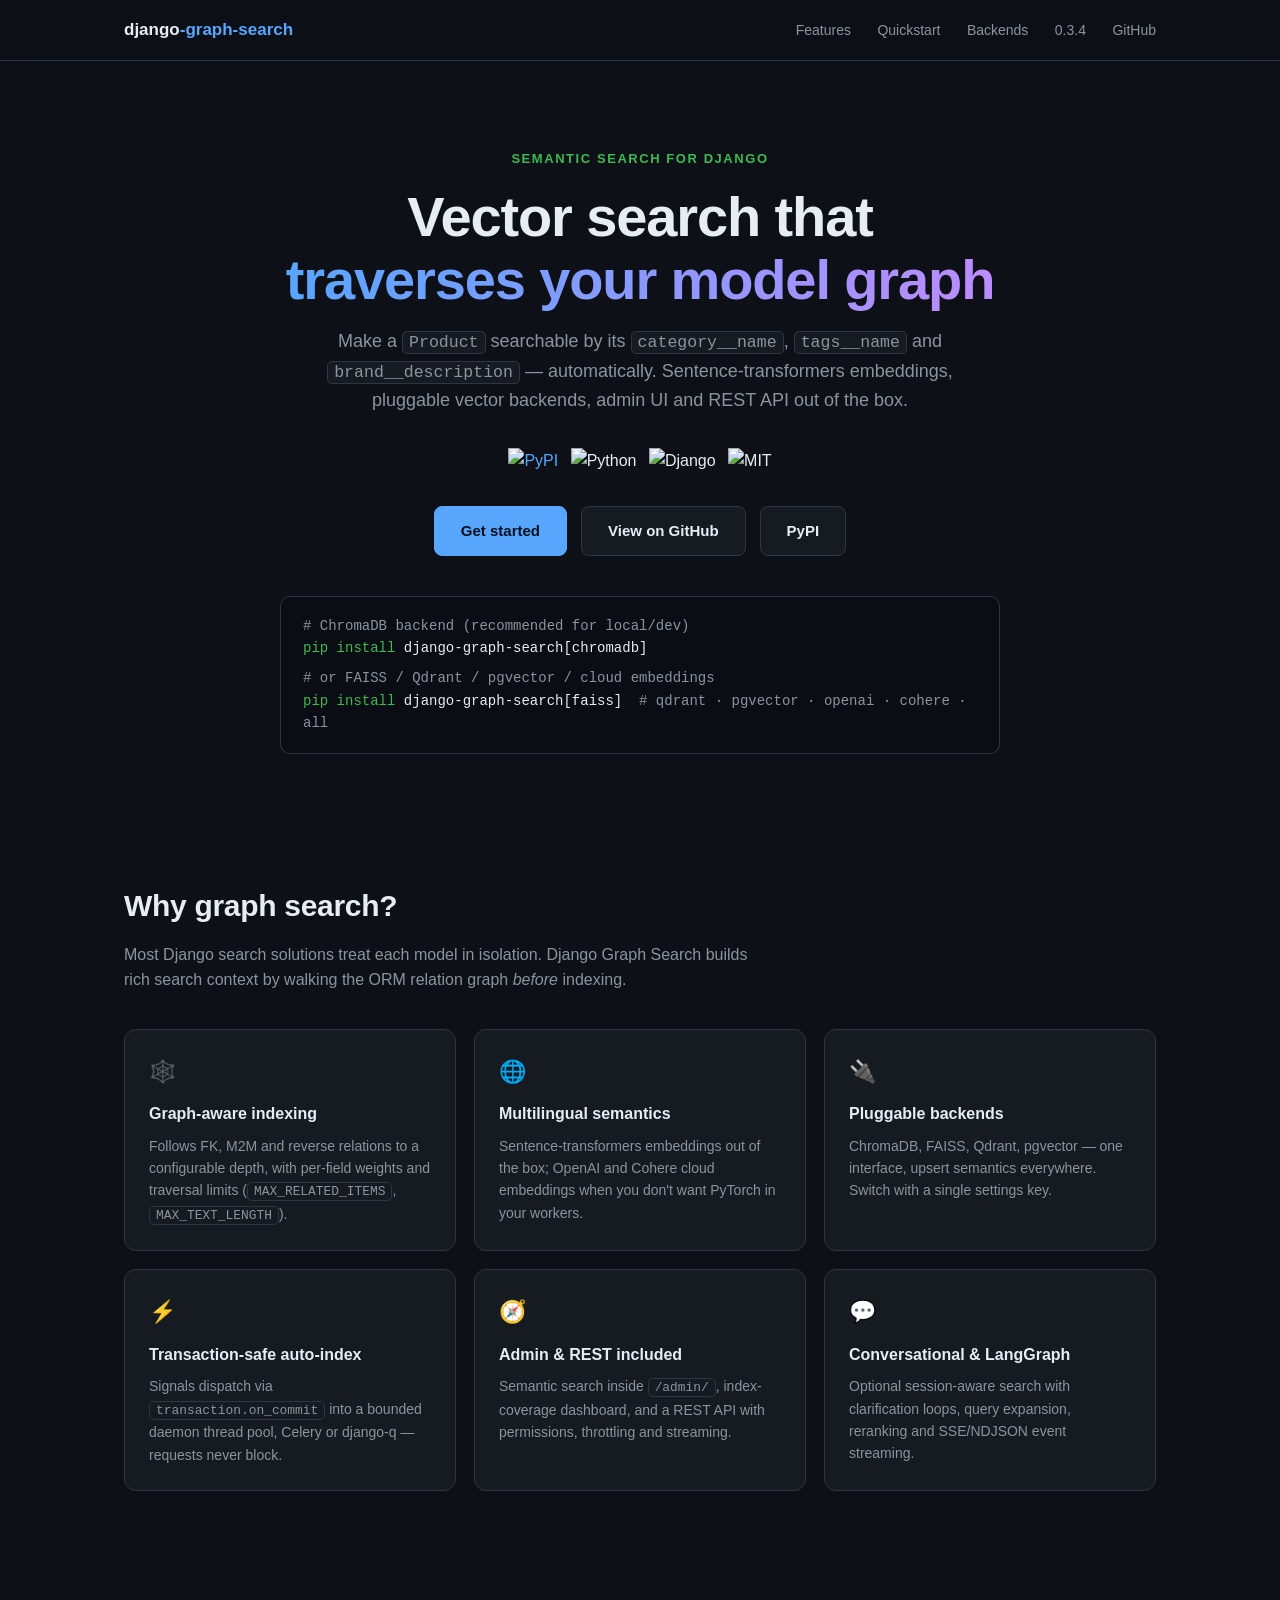
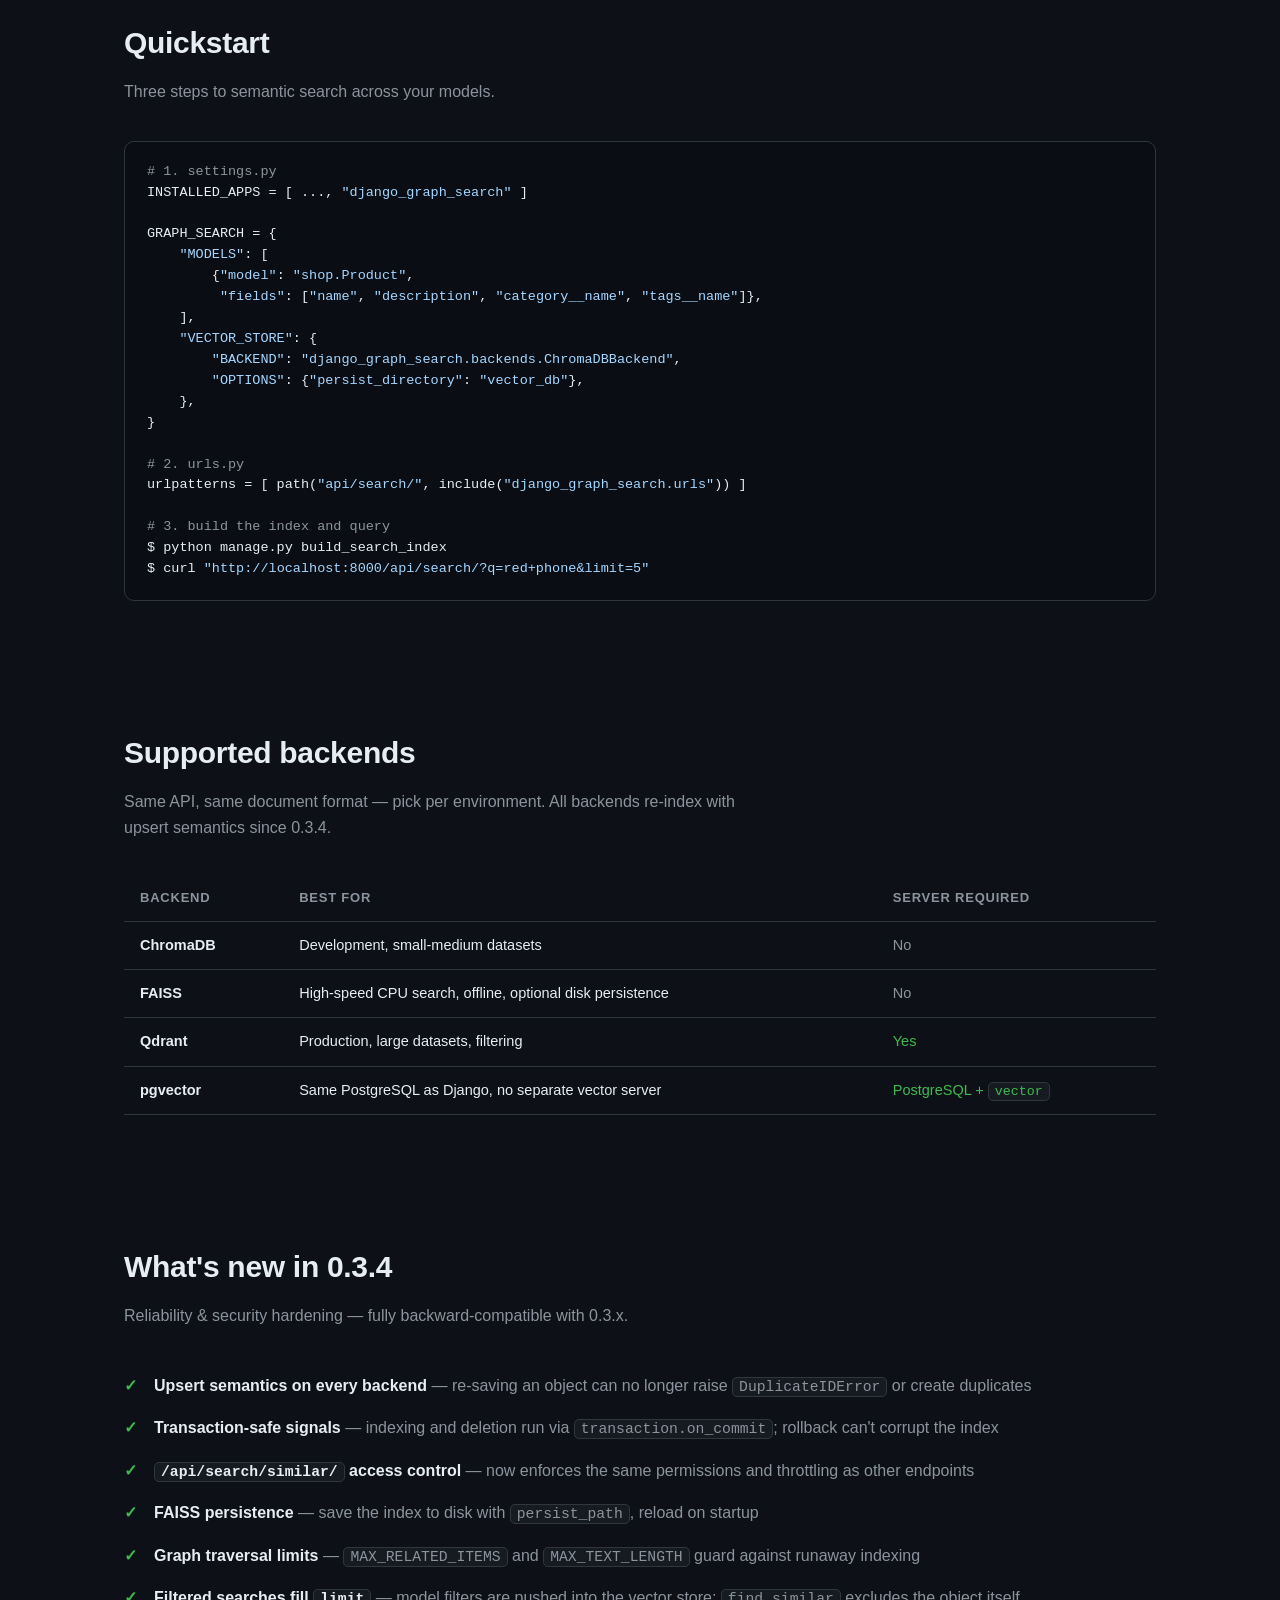
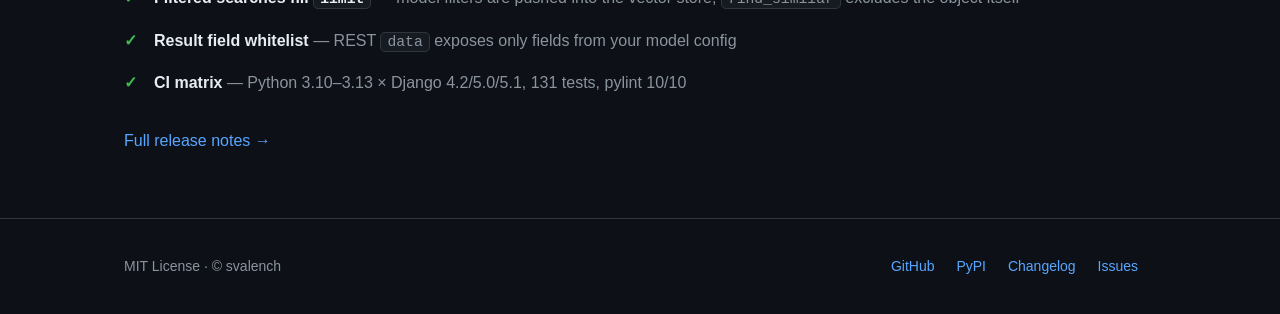
==== docs/index.html @ dda72363 "release 0.3.4: reliability & security hardening + project site - Upsert semantics on all vector back" ====
<!DOCTYPE html>
<html lang="en">
<head>
<meta charset="UTF-8">
<meta name="viewport" content="width=device-width, initial-scale=1.0">
<title>Django Graph Search — Semantic vector search across your model graph</title>
<meta name="description" content="Production-ready semantic vector search for Django. Searches across FK, M2M and reverse relations by traversing your model graph. ChromaDB, FAISS, Qdrant, pgvector.">
<link rel="icon" href="data:image/svg+xml,<svg xmlns='http://www.w3.org/2000/svg' viewBox='0 0 100 100'><text y='.9em' font-size='90'>🔍</text></svg>">
<style>
  :root {
    --bg: #0d1117; --panel: #161b22; --border: #30363d;
    --text: #e6edf3; --muted: #8b949e; --accent: #58a6ff; --green: #3fb950;
    --violet: #bc8cff; --code-bg: #0a0e14;
  }
  * { margin: 0; padding: 0; box-sizing: border-box; }
  body { background: var(--bg); color: var(--text); font-family: -apple-system, BlinkMacSystemFont, "Segoe UI", Roboto, Helvetica, Arial, sans-serif; line-height: 1.6; }
  a { color: var(--accent); text-decoration: none; }
  a:hover { text-decoration: underline; }
  .wrap { max-width: 1080px; margin: 0 auto; padding: 0 24px; }

  header.nav { border-bottom: 1px solid var(--border); position: sticky; top: 0; background: rgba(13,17,23,.92); backdrop-filter: blur(8px); z-index: 10; }
  .nav-inner { display: flex; align-items: center; justify-content: space-between; height: 60px; }
  .logo { font-weight: 700; font-size: 17px; color: var(--text); }
  .logo span { color: var(--accent); }
  .nav-links a { color: var(--muted); margin-left: 22px; font-size: 14px; }
  .nav-links a:hover { color: var(--text); text-decoration: none; }

  .hero { text-align: center; padding: 88px 0 64px; }
  .hero .kicker { color: var(--green); font-size: 13px; font-weight: 600; letter-spacing: .12em; text-transform: uppercase; }
  .hero h1 { font-size: clamp(34px, 5.5vw, 56px); line-height: 1.12; margin: 16px 0; font-weight: 800; letter-spacing: -.02em; }
  .hero h1 em { font-style: normal; background: linear-gradient(90deg, var(--accent), var(--violet)); -webkit-background-clip: text; background-clip: text; color: transparent; }
  .hero p.sub { color: var(--muted); font-size: 18px; max-width: 680px; margin: 0 auto 32px; }
  .badges { margin-bottom: 32px; }
  .badges img { margin: 0 4px; vertical-align: middle; }
  .cta-row { display: flex; gap: 14px; justify-content: center; flex-wrap: wrap; }
  .btn { display: inline-block; padding: 12px 26px; border-radius: 8px; font-weight: 600; font-size: 15px; border: 1px solid var(--border); }
  .btn:hover { text-decoration: none; }
  .btn-primary { background: var(--accent); color: #06101f; border-color: var(--accent); }
  .btn-primary:hover { filter: brightness(1.1); }
  .btn-ghost { color: var(--text); background: var(--panel); }
  .btn-ghost:hover { border-color: var(--muted); }

  .install { max-width: 720px; margin: 40px auto 0; text-align: left; background: var(--code-bg); border: 1px solid var(--border); border-radius: 10px; padding: 18px 22px; font-family: ui-monospace, SFMono-Regular, Menlo, Consolas, monospace; font-size: 14px; position: relative; }
  .install .comment { color: var(--muted); }
  .install .cmd { color: var(--green); }

  section { padding: 64px 0; }
  h2 { font-size: 30px; font-weight: 750; letter-spacing: -.01em; margin-bottom: 12px; }
  .section-sub { color: var(--muted); max-width: 640px; margin-bottom: 36px; }

  .grid { display: grid; grid-template-columns: repeat(auto-fit, minmax(300px, 1fr)); gap: 18px; }
  .card { background: var(--panel); border: 1px solid var(--border); border-radius: 12px; padding: 24px; }
  .card h3 { font-size: 16px; margin-bottom: 8px; }
  .card p { color: var(--muted); font-size: 14px; }
  .card .icon { font-size: 22px; display: block; margin-bottom: 12px; }

  pre { background: var(--code-bg); border: 1px solid var(--border); border-radius: 10px; padding: 20px 22px; overflow-x: auto; font-family: ui-monospace, SFMono-Regular, Menlo, Consolas, monospace; font-size: 13.5px; line-height: 1.55; }
  code { font-family: ui-monospace, SFMono-Regular, Menlo, Consolas, monospace; }
  p code, li code, td code { background: var(--panel); border: 1px solid var(--border); border-radius: 5px; padding: 1px 6px; font-size: .92em; }
  .tok-k { color: #ff7b72; } .tok-s { color: #a5d6ff; } .tok-c { color: #8b949e; } .tok-f { color: #d2a8ff; }

  table { width: 100%; border-collapse: collapse; font-size: 14.5px; }
  th, td { text-align: left; padding: 12px 16px; border-bottom: 1px solid var(--border); }
  th { color: var(--muted); font-weight: 600; font-size: 13px; text-transform: uppercase; letter-spacing: .06em; }
  td:first-child { font-weight: 600; }
  .yes { color: var(--green); } .no { color: var(--muted); }

  ul.checks { list-style: none; }
  ul.checks li { padding: 8px 0 8px 30px; position: relative; color: var(--muted); }
  ul.checks li::before { content: "✓"; position: absolute; left: 0; color: var(--green); font-weight: 700; }
  ul.checks li strong { color: var(--text); }

  footer { border-top: 1px solid var(--border); padding: 36px 0 48px; color: var(--muted); font-size: 14px; }
  footer .wrap { display: flex; justify-content: space-between; flex-wrap: wrap; gap: 16px; }
  footer a { margin-right: 18px; }
</style>
</head>
<body>

<header class="nav">
  <div class="wrap nav-inner">
    <a class="logo" href="#">django<span>-graph-search</span></a>
    <nav class="nav-links">
      <a href="#features">Features</a>
      <a href="#quickstart">Quickstart</a>
      <a href="#backends">Backends</a>
      <a href="#release">0.3.4</a>
      <a href="https://github.com/svalench/django_graph_search">GitHub</a>
    </nav>
  </div>
</header>

<section class="hero">
  <div class="wrap">
    <div class="kicker">Semantic search for Django</div>
    <h1>Vector search that<br><em>traverses your model graph</em></h1>
    <p class="sub">Make a <code>Product</code> searchable by its <code>category__name</code>, <code>tags__name</code> and <code>brand__description</code> — automatically. Sentence-transformers embeddings, pluggable vector backends, admin UI and REST API out of the box.</p>
    <div class="badges">
      <a href="https://badge.fury.io/py/django-graph-search"><img src="https://badge.fury.io/py/django-graph-search.svg" alt="PyPI"></a>
      <img src="https://img.shields.io/pypi/pyversions/django-graph-search.svg" alt="Python">
      <img src="https://img.shields.io/badge/Django-4.2%2B-092E20?logo=django" alt="Django">
      <img src="https://img.shields.io/badge/License-MIT-green.svg" alt="MIT">
    </div>
    <div class="cta-row">
      <a class="btn btn-primary" href="#quickstart">Get started</a>
      <a class="btn btn-ghost" href="https://github.com/svalench/django_graph_search">View on GitHub</a>
      <a class="btn btn-ghost" href="https://pypi.org/project/django-graph-search/">PyPI</a>
    </div>
    <div class="install">
      <div><span class="comment"># ChromaDB backend (recommended for local/dev)</span></div>
      <div><span class="cmd">pip install</span> django-graph-search[chromadb]</div>
      <div style="margin-top:8px"><span class="comment"># or FAISS / Qdrant / pgvector / cloud embeddings</span></div>
      <div><span class="cmd">pip install</span> django-graph-search[faiss] &nbsp;<span class="comment"># qdrant · pgvector · openai · cohere · all</span></div>
    </div>
  </div>
</section>

<section id="features">
  <div class="wrap">
    <h2>Why graph search?</h2>
    <p class="section-sub">Most Django search solutions treat each model in isolation. Django Graph Search builds rich search context by walking the ORM relation graph <em>before</em> indexing.</p>
    <div class="grid">
      <div class="card"><span class="icon">🕸️</span><h3>Graph-aware indexing</h3><p>Follows FK, M2M and reverse relations to a configurable depth, with per-field weights and traversal limits (<code>MAX_RELATED_ITEMS</code>, <code>MAX_TEXT_LENGTH</code>).</p></div>
      <div class="card"><span class="icon">🌐</span><h3>Multilingual semantics</h3><p>Sentence-transformers embeddings out of the box; OpenAI and Cohere cloud embeddings when you don't want PyTorch in your workers.</p></div>
      <div class="card"><span class="icon">🔌</span><h3>Pluggable backends</h3><p>ChromaDB, FAISS, Qdrant, pgvector — one interface, upsert semantics everywhere. Switch with a single settings key.</p></div>
      <div class="card"><span class="icon">⚡</span><h3>Transaction-safe auto-index</h3><p>Signals dispatch via <code>transaction.on_commit</code> into a bounded daemon thread pool, Celery or django-q — requests never block.</p></div>
      <div class="card"><span class="icon">🧭</span><h3>Admin &amp; REST included</h3><p>Semantic search inside <code>/admin/</code>, index-coverage dashboard, and a REST API with permissions, throttling and streaming.</p></div>
      <div class="card"><span class="icon">💬</span><h3>Conversational &amp; LangGraph</h3><p>Optional session-aware search with clarification loops, query expansion, reranking and SSE/NDJSON event streaming.</p></div>
    </div>
  </div>
</section>

<section id="quickstart">
  <div class="wrap">
    <h2>Quickstart</h2>
    <p class="section-sub">Three steps to semantic search across your models.</p>
    <pre><span class="tok-c"># 1. settings.py</span>
INSTALLED_APPS = [ ..., <span class="tok-s">"django_graph_search"</span> ]

GRAPH_SEARCH = {
    <span class="tok-s">"MODELS"</span>: [
        {<span class="tok-s">"model"</span>: <span class="tok-s">"shop.Product"</span>,
         <span class="tok-s">"fields"</span>: [<span class="tok-s">"name"</span>, <span class="tok-s">"description"</span>, <span class="tok-s">"category__name"</span>, <span class="tok-s">"tags__name"</span>]},
    ],
    <span class="tok-s">"VECTOR_STORE"</span>: {
        <span class="tok-s">"BACKEND"</span>: <span class="tok-s">"django_graph_search.backends.ChromaDBBackend"</span>,
        <span class="tok-s">"OPTIONS"</span>: {<span class="tok-s">"persist_directory"</span>: <span class="tok-s">"vector_db"</span>},
    },
}

<span class="tok-c"># 2. urls.py</span>
urlpatterns = [ path(<span class="tok-s">"api/search/"</span>, include(<span class="tok-s">"django_graph_search.urls"</span>)) ]

<span class="tok-c"># 3. build the index and query</span>
$ python manage.py build_search_index
$ curl <span class="tok-s">"http://localhost:8000/api/search/?q=red+phone&amp;limit=5"</span></pre>
  </div>
</section>

<section id="backends">
  <div class="wrap">
    <h2>Supported backends</h2>
    <p class="section-sub">Same API, same document format — pick per environment. All backends re-index with upsert semantics since 0.3.4.</p>
    <table>
      <thead><tr><th>Backend</th><th>Best for</th><th>Server required</th></tr></thead>
      <tbody>
        <tr><td>ChromaDB</td><td>Development, small-medium datasets</td><td class="no">No</td></tr>
        <tr><td>FAISS</td><td>High-speed CPU search, offline, optional disk persistence</td><td class="no">No</td></tr>
        <tr><td>Qdrant</td><td>Production, large datasets, filtering</td><td class="yes">Yes</td></tr>
        <tr><td>pgvector</td><td>Same PostgreSQL as Django, no separate vector server</td><td class="yes">PostgreSQL + <code>vector</code></td></tr>
      </tbody>
    </table>
  </div>
</section>

<section id="release">
  <div class="wrap">
    <h2>What's new in 0.3.4</h2>
    <p class="section-sub">Reliability &amp; security hardening — fully backward-compatible with 0.3.x.</p>
    <ul class="checks">
      <li><strong>Upsert semantics on every backend</strong> — re-saving an object can no longer raise <code>DuplicateIDError</code> or create duplicates</li>
      <li><strong>Transaction-safe signals</strong> — indexing and deletion run via <code>transaction.on_commit</code>; rollback can't corrupt the index</li>
      <li><strong><code>/api/search/similar/</code> access control</strong> — now enforces the same permissions and throttling as other endpoints</li>
      <li><strong>FAISS persistence</strong> — save the index to disk with <code>persist_path</code>, reload on startup</li>
      <li><strong>Graph traversal limits</strong> — <code>MAX_RELATED_ITEMS</code> and <code>MAX_TEXT_LENGTH</code> guard against runaway indexing</li>
      <li><strong>Filtered searches fill <code>limit</code></strong> — model filters are pushed into the vector store; <code>find_similar</code> excludes the object itself</li>
      <li><strong>Result field whitelist</strong> — REST <code>data</code> exposes only fields from your model config</li>
      <li><strong>CI matrix</strong> — Python 3.10–3.13 × Django 4.2/5.0/5.1, 131 tests, pylint 10/10</li>
    </ul>
    <p style="margin-top:24px"><a href="https://github.com/svalench/django_graph_search/blob/main/RELEASE_NOTES_0.3.4.md">Full release notes →</a></p>
  </div>
</section>

<footer>
  <div class="wrap">
    <div>MIT License · © svalench</div>
    <div>
      <a href="https://github.com/svalench/django_graph_search">GitHub</a>
      <a href="https://pypi.org/project/django-graph-search/">PyPI</a>
      <a href="https://github.com/svalench/django_graph_search/blob/main/CHANGELOG.md">Changelog</a>
      <a href="https://github.com/svalench/django_graph_search/issues">Issues</a>
    </div>
  </div>
</footer>

</body>
</html>
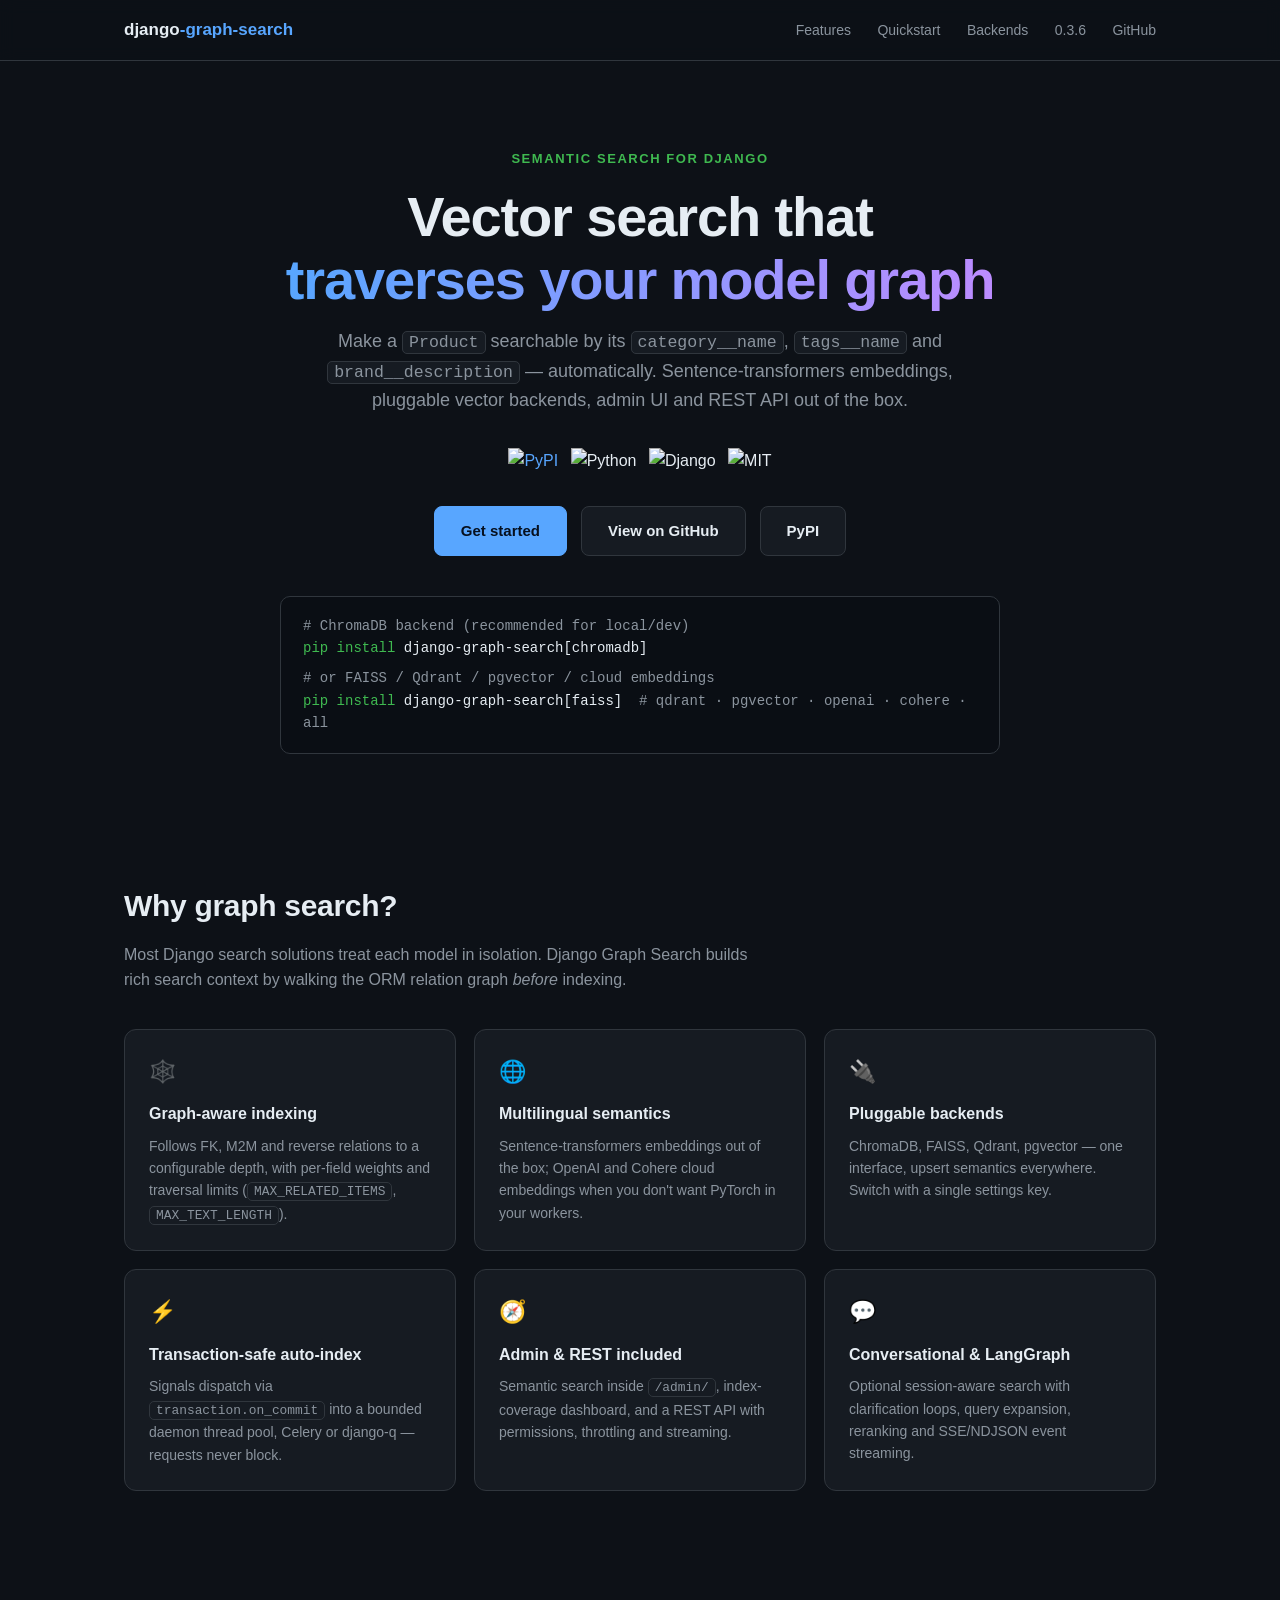
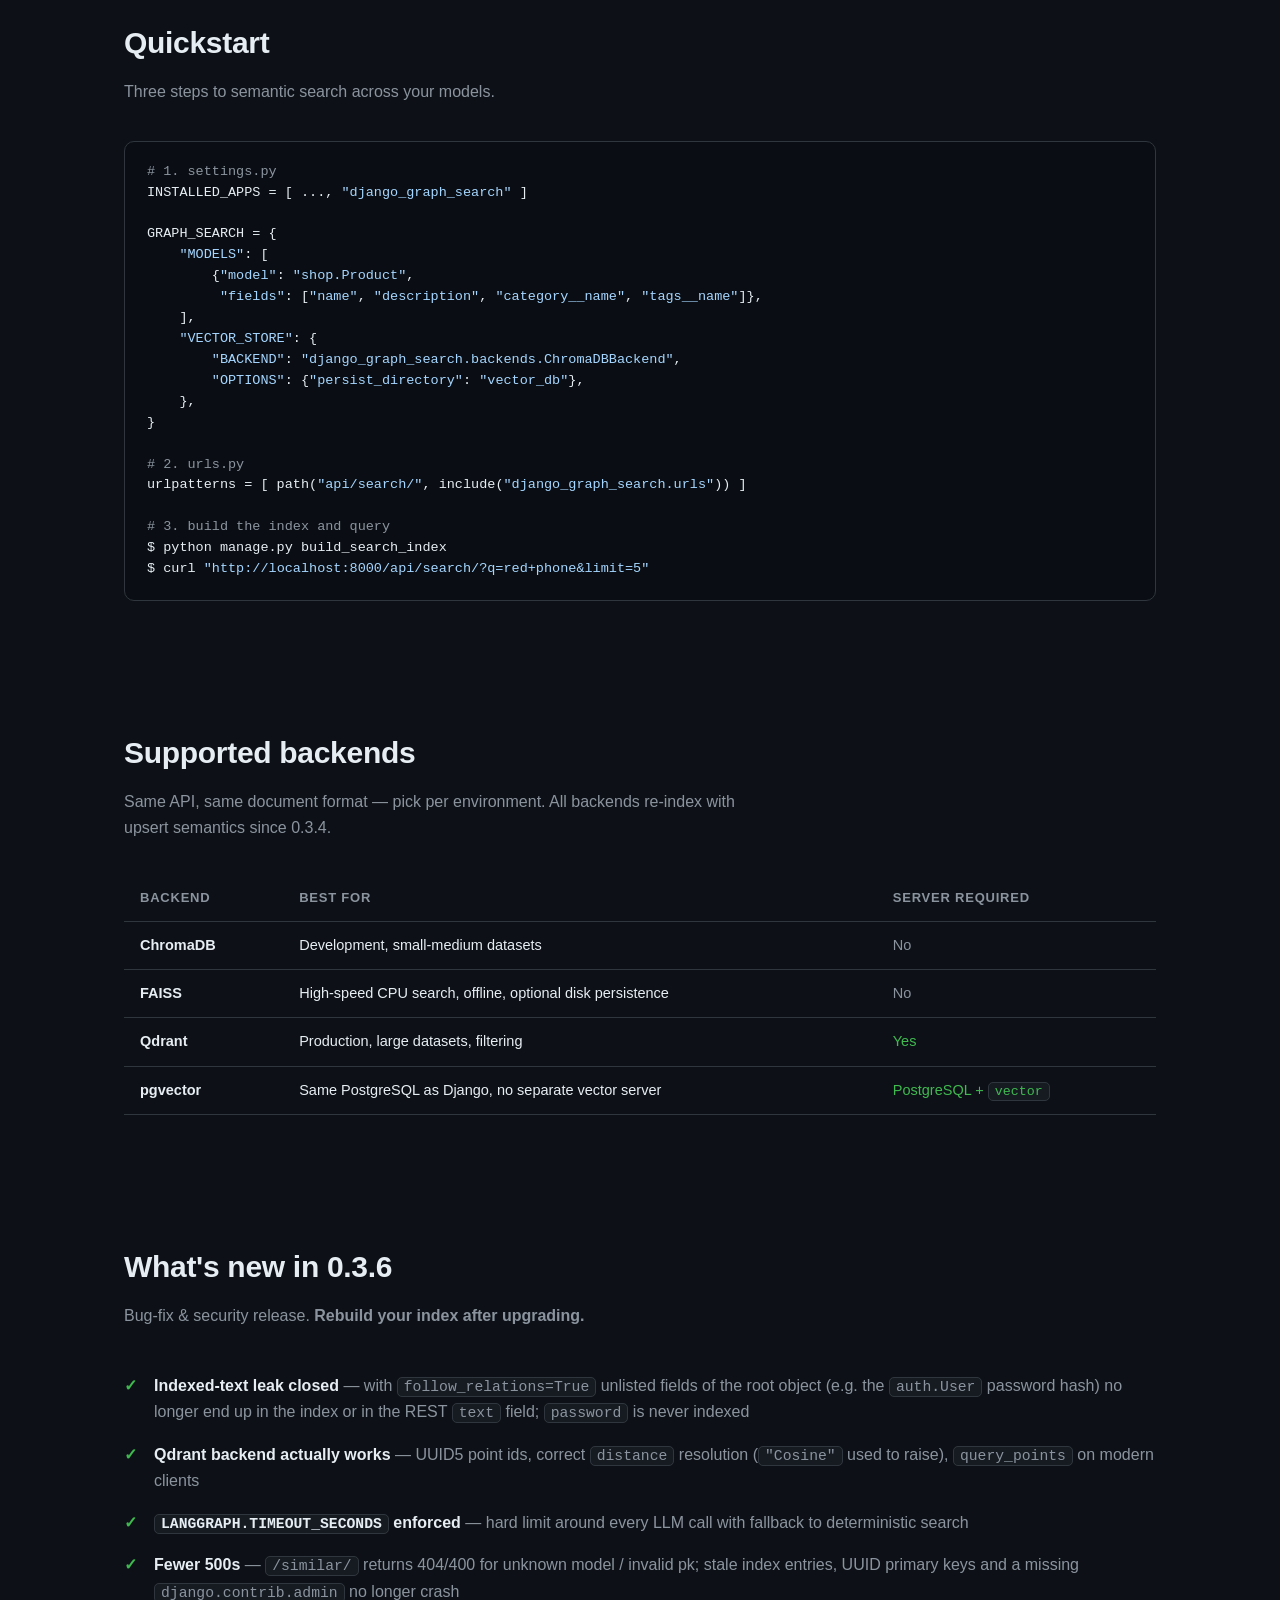
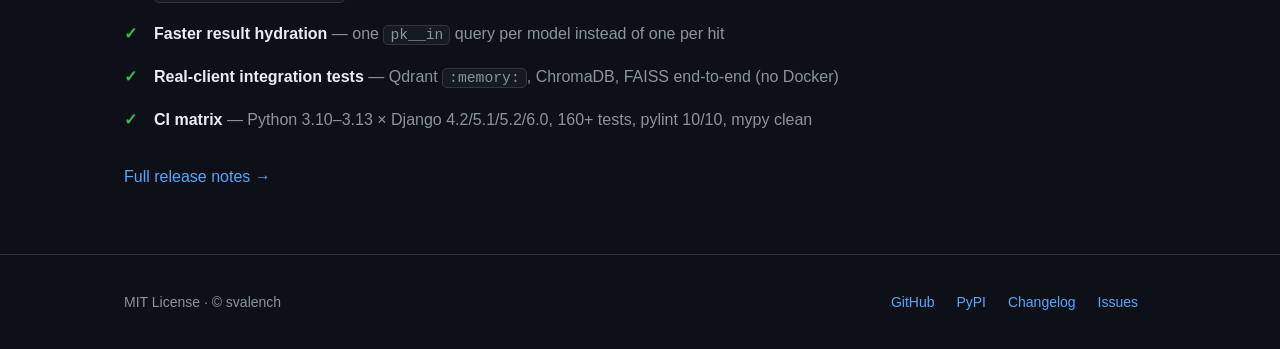
==== commit ef5c3196: "release 0.3.6: indexed-text leak fix, Qdrant backend fixes, LLM timeout, integration tests Security " ====
--- a/docs/index.html
+++ b/docs/index.html
@@ -84,7 +84,7 @@
       <a href="#features">Features</a>
       <a href="#quickstart">Quickstart</a>
       <a href="#backends">Backends</a>
-      <a href="#release">0.3.4</a>
+      <a href="#release">0.3.6</a>
       <a href="https://github.com/svalench/django_graph_search">GitHub</a>
     </nav>
   </div>
@@ -175,19 +175,18 @@
 
 <section id="release">
   <div class="wrap">
-    <h2>What's new in 0.3.4</h2>
-    <p class="section-sub">Reliability &amp; security hardening — fully backward-compatible with 0.3.x.</p>
+    <h2>What's new in 0.3.6</h2>
+    <p class="section-sub">Bug-fix &amp; security release. <strong>Rebuild your index after upgrading.</strong></p>
     <ul class="checks">
-      <li><strong>Upsert semantics on every backend</strong> — re-saving an object can no longer raise <code>DuplicateIDError</code> or create duplicates</li>
-      <li><strong>Transaction-safe signals</strong> — indexing and deletion run via <code>transaction.on_commit</code>; rollback can't corrupt the index</li>
-      <li><strong><code>/api/search/similar/</code> access control</strong> — now enforces the same permissions and throttling as other endpoints</li>
-      <li><strong>FAISS persistence</strong> — save the index to disk with <code>persist_path</code>, reload on startup</li>
-      <li><strong>Graph traversal limits</strong> — <code>MAX_RELATED_ITEMS</code> and <code>MAX_TEXT_LENGTH</code> guard against runaway indexing</li>
-      <li><strong>Filtered searches fill <code>limit</code></strong> — model filters are pushed into the vector store; <code>find_similar</code> excludes the object itself</li>
-      <li><strong>Result field whitelist</strong> — REST <code>data</code> exposes only fields from your model config</li>
-      <li><strong>CI matrix</strong> — Python 3.10–3.13 × Django 4.2/5.0/5.1, 131 tests, pylint 10/10</li>
+      <li><strong>Indexed-text leak closed</strong> — with <code>follow_relations=True</code> unlisted fields of the root object (e.g. the <code>auth.User</code> password hash) no longer end up in the index or in the REST <code>text</code> field; <code>password</code> is never indexed</li>
+      <li><strong>Qdrant backend actually works</strong> — UUID5 point ids, correct <code>distance</code> resolution (<code>"Cosine"</code> used to raise), <code>query_points</code> on modern clients</li>
+      <li><strong><code>LANGGRAPH.TIMEOUT_SECONDS</code> enforced</strong> — hard limit around every LLM call with fallback to deterministic search</li>
+      <li><strong>Fewer 500s</strong> — <code>/similar/</code> returns 404/400 for unknown model / invalid pk; stale index entries, UUID primary keys and a missing <code>django.contrib.admin</code> no longer crash</li>
+      <li><strong>Faster result hydration</strong> — one <code>pk__in</code> query per model instead of one per hit</li>
+      <li><strong>Real-client integration tests</strong> — Qdrant <code>:memory:</code>, ChromaDB, FAISS end-to-end (no Docker)</li>
+      <li><strong>CI matrix</strong> — Python 3.10–3.13 × Django 4.2/5.1/5.2/6.0, 160+ tests, pylint 10/10, mypy clean</li>
     </ul>
-    <p style="margin-top:24px"><a href="https://github.com/svalench/django_graph_search/blob/main/RELEASE_NOTES_0.3.4.md">Full release notes →</a></p>
+    <p style="margin-top:24px"><a href="https://github.com/svalench/django_graph_search/blob/main/RELEASE_NOTES_0.3.6.md">Full release notes →</a></p>
   </div>
 </section>
 
